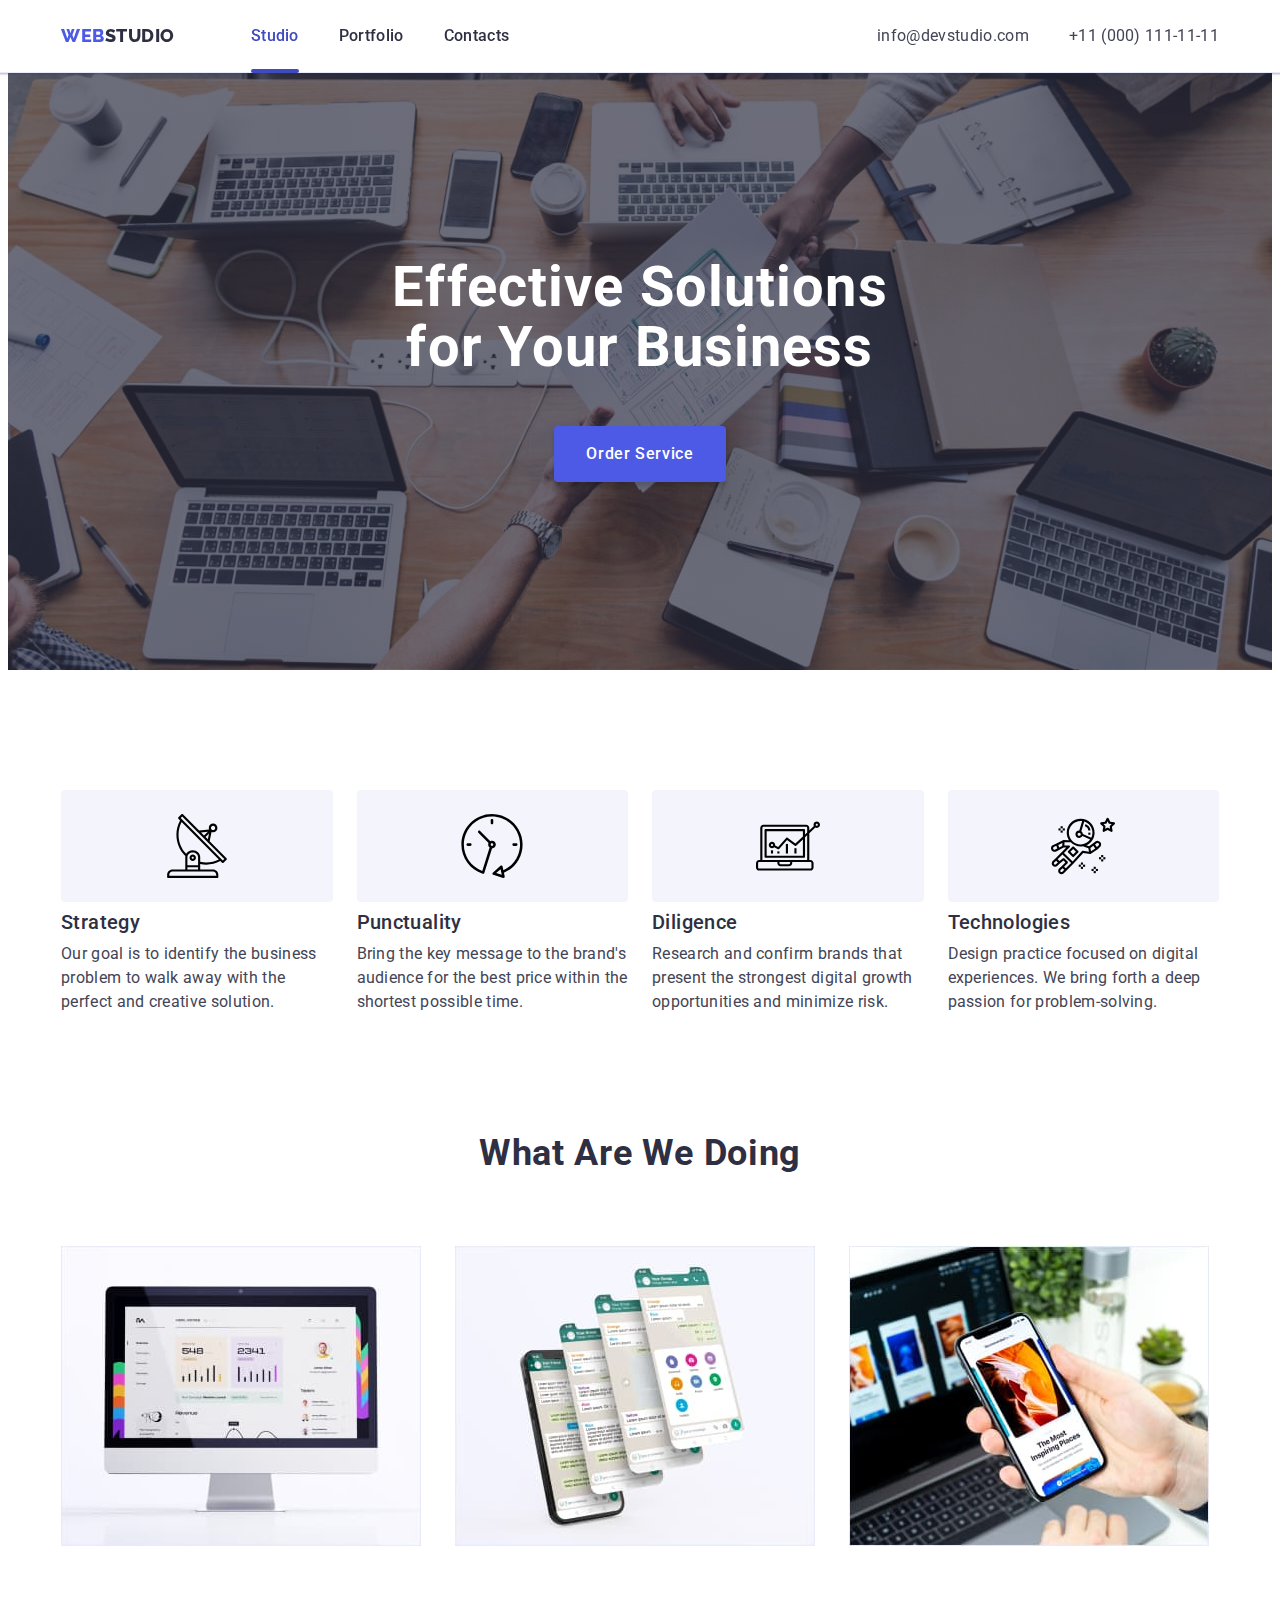
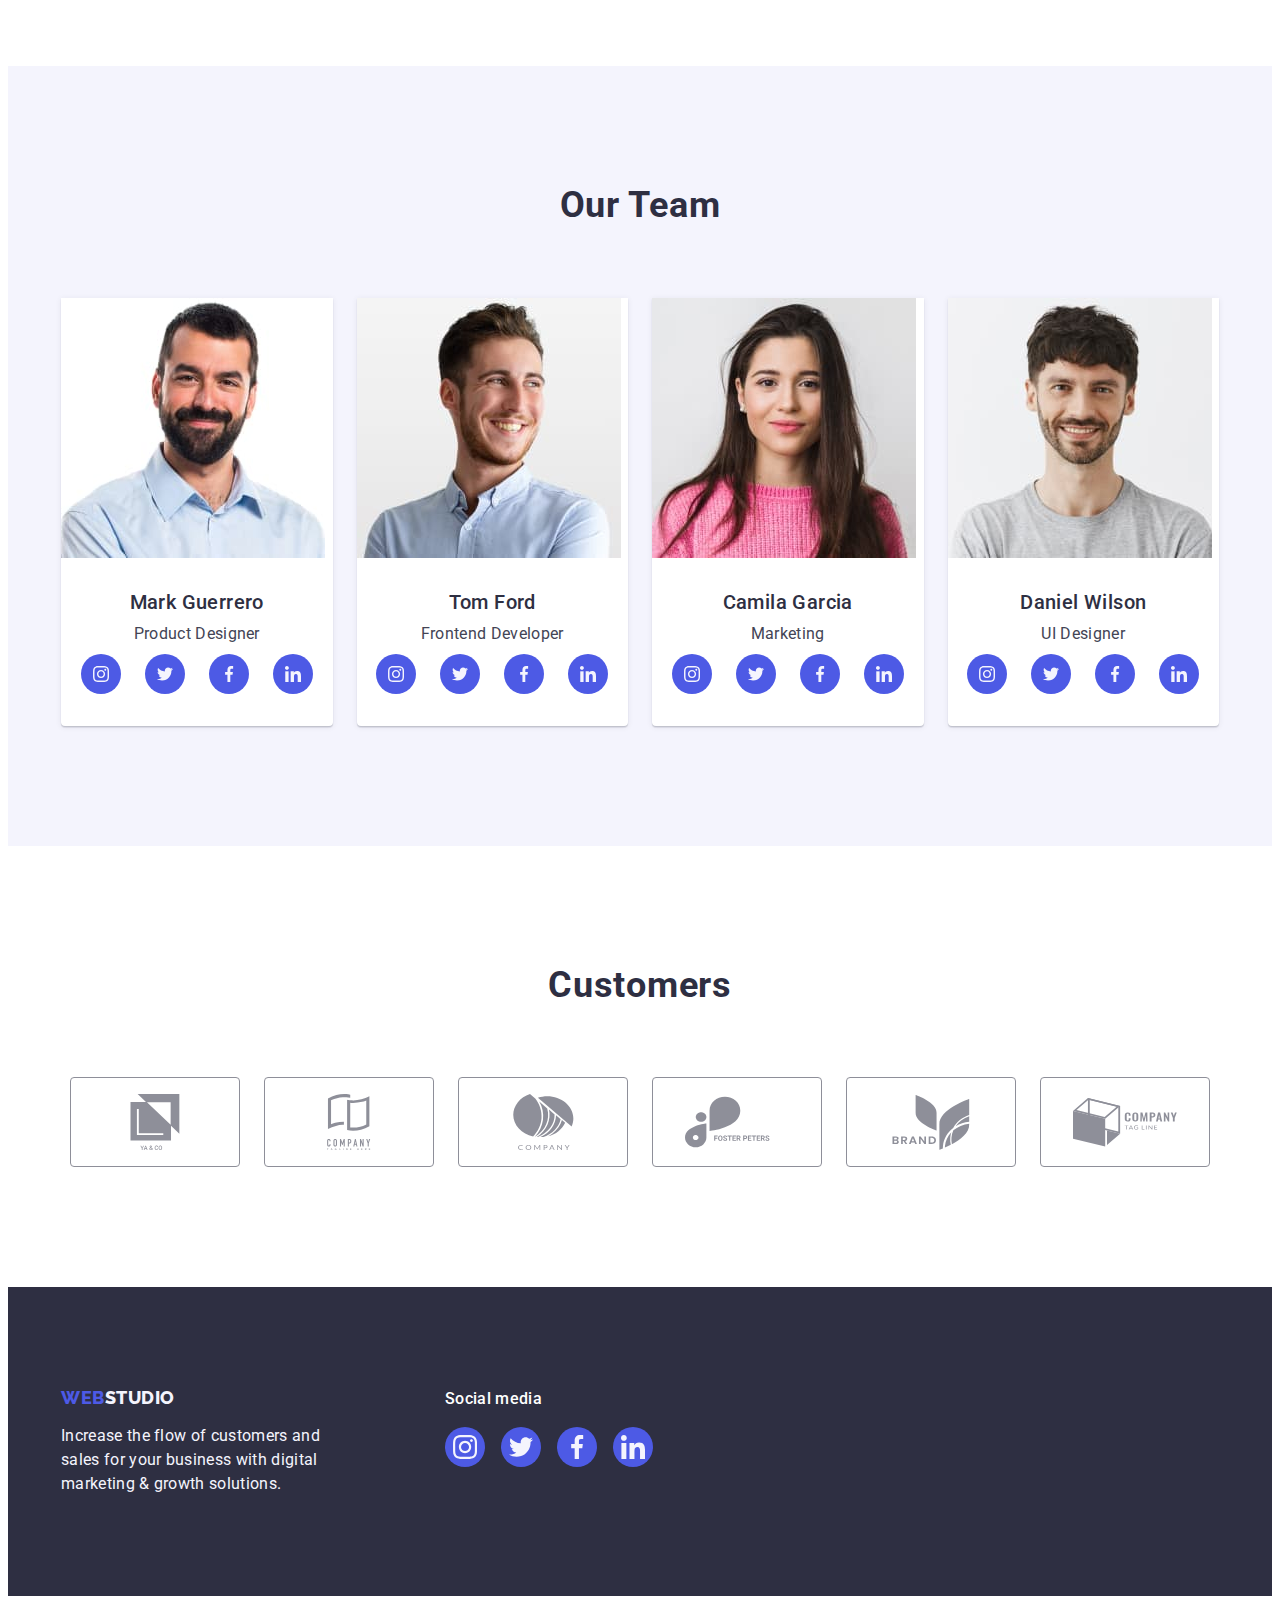
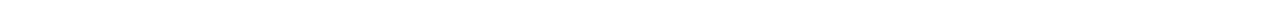
==== index.html @ 206efaaa "Initial commit" ====
<!DOCTYPE html>
<html lang="en">
  <head>
    <meta charset="UTF-8" />
    <meta http-equiv="X-UA-Compatible" content="IE=edge" />
    <meta name="viewport" content="width=device-width, initial-scale=1.0" />
    <link rel="preconnect" href="https://fonts.googleapis.com" />
    <link rel="preconnect" href="https://fonts.gstatic.com" crossorigin />
    <link
      href="https://fonts.googleapis.com/css2?family=Raleway:wght@800&family=Roboto:wght@400;500;700;900&display=swap"
      rel="stylesheet"
    />
    <link
      rel="stylesheet"
      href="https://cdnjs.cloudflare.com/ajax/libs/modern-normalize/1.1.0/modern-normalize.min.css"
      integrity="sha512-wpPYUAdjBVSE4KJnH1VR1HeZfpl1ub8YT/NKx4PuQ5NmX2tKuGu6U/JRp5y+Y8XG2tV+wKQpNHVUX03MfMFn9Q=="
      crossorigin="anonymous"
      referrerpolicy="no-referrer"
    />
    <link rel="stylesheet" href="./css/styles.css" />
    <title>webstudio</title>
  </head>
  <body class="body">
    <!-- header -->

    <header class="header">
      <div class="container header-container">
        <nav class="navigation">
          <a class="logo link" href="./index.html"
            >Web<span class="studio">Studio</span></a
          >
          <ul class="list list-navigation">
            <li class="item-nav contact-nav-item">
              <a class="link link-nav active-nav" href="./index.html">Studio</a>
            </li>
            <li class="item-nav">
              <a class="link link-nav" href="./portfolio.html">Portfolio</a>
            </li>
            <li class="item-nav">
              <a class="link link-nav" href="">Contacts</a>
            </li>
          </ul>
        </nav>
        <address class="address">
          <ul class="list list-contact">
            <li class="item-contact">
              <a class="link link-contact" href="mailto:info@devstudio.com"
                >info@devstudio.com</a
              >
            </li>
            <li class="item-contact">
              <a class="link link-contact" href="tel:+110001111111"
                >+11 (000) 111-11-11</a
              >
            </li>
          </ul>
        </address>
      </div>
    </header>

    <main>
      <!-- hero -->
      <section class="hero">
        <div class="container hero-container">
          <h1 class="hero-title">Effective Solutions for Your Business</h1>
          <button class="hero-button" type="button" data-modal-open>
            Order Service
          </button>
        </div>
      </section>

      <!-- advantages -->
      <section class="advantages">
        <div class="container container-advantages">
          <h2 hidden class="title-hidden">Advantages</h2>
          <ul class="list list-advantages">
            <li class="list-item item-advantages">
              <div class="icon-container">
                <svg class="icon-advatages" width="64" height="64">
                  <use href="./images/icons.svg#icon-antenna"></use>
                </svg>
              </div>
              <h3 class="subtitle">Strategy</h3>
              <p class="text">
                Our goal is to identify the business problem to walk away with
                the perfect and creative solution.
              </p>
            </li>
            <li class="list-item item-advantages">
              <div class="icon-container">
                <svg class="icon-advatages" width="64" height="64">
                  <use href="./images/icons.svg#icon-clock"></use>
                </svg>
              </div>
              <h3 class="subtitle">Punctuality</h3>
              <p class="text">
                Bring the key message to the brand's audience for the best price
                within the shortest possible time.
              </p>
            </li>
            <li class="list-item item-advantages">
              <div class="icon-container">
                <svg class="icon-advatages" width="64" height="64">
                  <use href="./images/icons.svg#icon-diagram"></use>
                </svg>
              </div>
              <h3 class="subtitle">Diligence</h3>
              <p class="text">
                Research and confirm brands that present the strongest digital
                growth opportunities and minimize risk.
              </p>
            </li>
            <li class="list-item item-advantages">
              <div class="icon-container">
                <svg class="icon-advatages" width="64" height="64">
                  <use href="./images/icons.svg#icon-astronaut"></use>
                </svg>
              </div>
              <h3 class="subtitle">Technologies</h3>
              <p class="text">
                Design practice focused on digital experiences. We bring forth a
                deep passion for problem-solving.
              </p>
            </li>
          </ul>
        </div>
      </section>

      <!-- activity -->
      <section class="activity">
        <div class="container activity-container">
          <h2 class="section-title">What are we doing</h2>
          <ul class="list activity-list">
            <li class="item-activity">
              <img src="./images/comp.jpg" alt="picture" width="360" />
            </li>
            <li class="item-activity">
              <img src="./images/phones.jpg" alt="picture" width="360" />
            </li>
            <li class="item-activity">
              <img src="./images/telephone.jpg" alt="picture" width="360" />
            </li>
          </ul>
        </div>
      </section>

      <!-- about team -->
      <section class="section-team">
        <div class="container">
          <h2 class="section-title">Our Team</h2>
          <ul class="list list-team">
            <li class="list-team-item">
              <img src="./images/mark1.jpg" alt="photo" width="264" />
              <div class="team-members">
                <h3 class="subtitle">Mark Guerrero</h3>
                <p class="text">Product Designer</p>
                <ul class="list social-list">
                  <li class="social-list-item">
                    <a class="social-link" href="">
                      <svg class="icon-social-link" width="16" height="16">
                        <use
                          class="icon-social-link"
                          href="./images/icons.svg#icon-instagram"
                        ></use>
                      </svg>
                    </a>
                  </li>
                  <li class="social-list-item">
                    <a class="social-link" href="">
                      <svg class="icon-social-link" width="16" height="16">
                        <use href="./images/icons.svg#icon-twitter"></use>
                      </svg>
                    </a>
                  </li>
                  <li class="social-list-item">
                    <a class="social-link" href="">
                      <svg class="icon-social-link" width="16" height="16">
                        <use href="./images/icons.svg#icon-facebook"></use>
                      </svg>
                    </a>
                  </li>
                  <li class="social-list-item">
                    <a class="social-link" href="">
                      <svg class="icon-social-link" width="16" height="16">
                        <use href="./images/icons.svg#icon-linkedin"></use>
                      </svg>
                    </a>
                  </li>
                </ul>
              </div>
            </li>
            <li class="list-team-item">
              <img src="./images/tom1.jpg" alt="photo" width="264" />
              <div class="team-members">
                <h3 class="subtitle">Tom Ford</h3>
                <p class="text">Frontend Developer</p>
                <ul class="list social-list">
                  <li class="social-list-item">
                    <a class="social-link" href="">
                      <svg class="icon-social-link" width="16" height="16">
                        <use
                          class="icon-social-link"
                          href="./images/icons.svg#icon-instagram"
                        ></use>
                      </svg>
                    </a>
                  </li>
                  <li class="social-list-item">
                    <a class="social-link" href="">
                      <svg class="icon-social-link" width="16" height="16">
                        <use href="./images/icons.svg#icon-twitter"></use>
                      </svg>
                    </a>
                  </li>
                  <li class="social-list-item">
                    <a class="social-link" href="">
                      <svg class="icon-social-link" width="16" height="16">
                        <use href="./images/icons.svg#icon-facebook"></use>
                      </svg>
                    </a>
                  </li>
                  <li class="social-list-item">
                    <a class="social-link" href="">
                      <svg class="icon-social-link" width="16" height="16">
                        <use href="./images/icons.svg#icon-linkedin"></use>
                      </svg>
                    </a>
                  </li>
                </ul>
              </div>
            </li>
            <li class="list-team-item">
              <img src="./images/camila1.jpg" alt="photo" width="264" />
              <div class="team-members">
                <h3 class="subtitle">Camila Garcia</h3>
                <p class="text">Marketing</p>
                <ul class="list social-list">
                  <li class="social-list-item">
                    <a class="social-link" href="">
                      <svg class="icon-social-link" width="16" height="16">
                        <use
                          class="icon-social-link"
                          href="./images/icons.svg#icon-instagram"
                        ></use>
                      </svg>
                    </a>
                  </li>
                  <li class="social-list-item">
                    <a class="social-link" href="">
                      <svg class="icon-social-link" width="16" height="16">
                        <use href="./images/icons.svg#icon-twitter"></use>
                      </svg>
                    </a>
                  </li>
                  <li class="social-list-item">
                    <a class="social-link" href="">
                      <svg class="icon-social-link" width="16" height="16">
                        <use href="./images/icons.svg#icon-facebook"></use>
                      </svg>
                    </a>
                  </li>
                  <li class="social-list-item">
                    <a class="social-link" href="">
                      <svg class="icon-social-link" width="16" height="16">
                        <use href="./images/icons.svg#icon-linkedin"></use>
                      </svg>
                    </a>
                  </li>
                </ul>
              </div>
            </li>
            <li class="list-team-item">
              <img src="./images/daniel1.jpg" alt="photo" width="264" />
              <div class="team-members">
                <h3 class="subtitle">Daniel Wilson</h3>
                <p class="text">UI Designer</p>
                <ul class="list social-list">
                  <li class="social-list-item">
                    <a class="social-link" href="">
                      <svg class="icon-social-link" width="16" height="16">
                        <use
                          class="icon-social-link"
                          href="./images/icons.svg#icon-instagram"
                        ></use>
                      </svg>
                    </a>
                  </li>
                  <li class="social-list-item">
                    <a class="social-link" href="">
                      <svg class="icon-social-link" width="16" height="16">
                        <use href="./images/icons.svg#icon-twitter"></use>
                      </svg>
                    </a>
                  </li>
                  <li class="social-list-item">
                    <a class="social-link" href="">
                      <svg class="icon-social-link" width="16" height="16">
                        <use href="./images/icons.svg#icon-facebook"></use>
                      </svg>
                    </a>
                  </li>
                  <li class="social-list-item">
                    <a class="social-link" href="">
                      <svg class="icon-social-link" width="16" height="16">
                        <use href="./images/icons.svg#icon-linkedin"></use>
                      </svg>
                    </a>
                  </li>
                </ul>
              </div>
            </li>
          </ul>
        </div>
      </section>

      <!-- customers -->
      <section class="section-customers">
        <div class="container">
          <h2 class="section-title customers">Customers</h2>
          <ul class="list list-customers">
            <li class="item-list-customers">
              <a class="link-customers" href="">
                <svg class="icon-customers" width="104" height="56">
                  <use href="./images/icons.svg#group"></use>
                </svg>
              </a>
            </li>
            <li class="item-list-customers">
              <a class="link-customers" href="">
                <svg class="icon-customers" width="104" height="56">
                  <use href="./images/icons.svg#group-1"></use>
                </svg>
              </a>
            </li>
            <li class="item-list-customers">
              <a class="link-customers" href="">
                <svg class="icon-customers" width="104" height="56">
                  <use href="./images/icons.svg#group-2"></use>
                </svg>
              </a>
            </li>
            <li class="item-list-customers">
              <a class="link-customers" href="">
                <svg class="icon-customers" width="104" height="56">
                  <use href="./images/icons.svg#group-3"></use>
                </svg>
              </a>
            </li>
            <li class="item-list-customers">
              <a class="link-customers" href="">
                <svg class="icon-customers" width="104" height="56">
                  <use href="./images/icons.svg#group-4"></use>
                </svg>
              </a>
            </li>
            <li class="item-list-customers">
              <a class="link-customers" href="">
                <svg class="icon-customers" width="104" height="56">
                  <use href="./images/icons.svg#group-5"></use>
                </svg>
              </a>
            </li>
          </ul>
        </div>
      </section>
    </main>
    <!-- ===footer====== -->
    <footer class="footer">
      <div class="container container-footer">
        <div class="logo-footer">
          <a class="logo link logo-link" href="./index.html"
            >Web<span class="studio-footer">Studio</span>
          </a>
          <p class="text-footer">
            Increase the flow of customers and sales for your business with
            digital marketing & growth solutions.
          </p>
        </div>
        <div class="social-media">
          <p class="subtitle-footer">Social media</p>
          <ul class="list footer-social-list">
            <li class="item-footer-social-list">
              <a class="link-footer-social-list" href="">
                <svg class="icon-footer-social-list" width="24" height="24">
                  <use href="./images/icons.svg#icon-instagram"></use>
                </svg>
              </a>
            </li>
            <li class="item-footer-social-list">
              <a class="link-footer-social-list" href="">
                <svg class="icon-footer-social-list" width="24" height="24">
                  <use href="./images/icons.svg#icon-twitter"></use>
                </svg>
              </a>
            </li>
            <li class="item-footer-social-list">
              <a class="link-footer-social-list" href="">
                <svg class="icon-footer-social-list" width="24" height="24">
                  <use href="./images/icons.svg#icon-facebook"></use>
                </svg>
              </a>
            </li>
            <li class="item-footer-social-list">
              <a class="link-footer-social-list" href="">
                <svg class="icon-footer-social-list" width="24" height="24">
                  <use href="./images/icons.svg#icon-linkedin"></use>
                </svg>
              </a>
            </li>
          </ul>
        </div>
      </div>
    </footer>

    <!-- =====modal-window==== -->
    <div class="backdrop is-hidden" data-modal>
      <div class="modal-window">
        <button class="modal-close-btm" type="button" data-modal-close>
          <svg class="modal-icon" width="8" height="8">
            <use href="./images/icons.svg#vector-modal"></use>
          </svg>
        </button>
      </div>
    </div>
    <script src="./js/modal.js"></script>
  </body>
</html>
---- css/styles.css ----
.body {
  font-family: "Roboto", sans-serif;
  background-color: var(--primary-background);
  color: var(--primary-color);
}
:root {
  --iris: #4D5AE5;
  --primary-color: #434455;
  --primary-background: #ffffff;
  --secondary-color: #2e2f42;
  --hover-focus: #404bbf;
  --button-color: #4d5ae5;
  --secondary-background: #f4f4fd;
  --background-modal: #FCFCFC;
  --border-color: #e7e9fc;
  --icon-color:#8e8f99;
  --secondary-hover-focus: #31d0aa;
  --transition: 250ms cubic-bezier(0.4, 0, 0.2, 1);
}
/* =====style none===== */
.list {
  list-style: none;
}
.link {
  text-decoration: none;
}
ul {
  margin: 0;
  padding: 0;
  padding-left: 0;
}
h1,
h2,
h3,
h4,
p {
  margin: 0;
  padding: 0;
}
img {
  display: block;
}
/* ===container=== */
.container {
  width: 1158px;
  padding: 0 15px;
  margin-left: auto;
  margin-right: auto;
}
/*===== header===== */
.header { 
  border-bottom: 1px solid var(--border-color);
  box-shadow:
  0px 1px 6px 0px #2E2F4214,
  0px 1px 1px 0px #2E2F4229,
  0px 2px 1px 0px #2E2F4214;
  position: fixed;
  top: 0;
  left: 0;  
  width: 100%;
  z-index: 90;
  background-color: var(--primary-background); 
}

.logo {
  font-family: "Raleway", sans-serif;
  font-weight: 800;
  font-size: 18px;
  line-height: 1.17;
  letter-spacing: 0.03em;
  text-transform: uppercase;
  color: var(--button-color);
}
.logo .studio {
  color: var(--secondary-color);
}
.link-nav {
  font-weight: 500;
  font-size: 16px;
  line-height: 1.5;
  letter-spacing: 0.02em;
  color: var(--secondary-color);
  display: block;
  padding-top: 24px;
  padding-bottom: 24px;
  position: relative;
  transition: color var(--transition);
}
.link-nav::after{
  content: '';
  width: 100%;
  height: 4px;
  border-radius: 2px;
  
  display: block;
  position: absolute;
  left: 0;
  bottom: -1px;
}
.link-nav.active-nav::after{
background-color: var(--hover-focus);
}
.active-nav{ 
  color:var(--hover-focus);
}
.contact-nav{
display: flex;
flex-direction: column;

}
.link-nav:hover,
.link-nav:focus {
  color: var(--hover-focus);

}
.address {
  font-style: normal;
}
.link-contact {
  font-style: normal;
  font-size: 16px;
  line-height: 1.5;
  letter-spacing: 0.02em;
  color: var(--primary-color);
  transition: color var(--transition);
}
.link-contact:focus,
.link-contact:hover {
  color: var(--hover-focus);
}
.logo {
  margin-right: 76px;
}
.list-navigation {
  display: flex;
  gap: 40px;
}

.list-contact {
  display: flex;
  gap: 40px;
}
.navigation {
  display: flex;
  align-items: center;
}
.header-container {
  display: flex;
  align-items: center;
  border-bottom: var(--border-color) 1px;
}
.address {
  margin-left: auto;
}
/*==== hero==== */
.hero { max-width: 1440px;
  background-image:linear-gradient(rgba(46, 47, 66, 0.7), rgba(46, 47, 66, 0.7)),
  url(../images/people-office.jpg); 
  background-repeat: no-repeat;
  background-position: center;
  background-size: cover;
  background-color: var(--secondary-color);
  padding-top: 188px;
  padding-bottom: 188px;
  margin-right: auto;
  margin-left: auto;
  margin-top: 70px;
}
.hero-title {
  font-weight: 700;
  font-size: 56px;
  line-height: 1.07;
  text-align: center;
  letter-spacing: 0.02em;
  color: var(--primary-background);

  max-width: 496px;
  text-align: center;
  margin-left: auto;
  margin-right: auto;
  margin-bottom: 48px;
}
.hero-container {
  margin-left: auto;
  margin-right: auto;
  text-align: center;
}
.hero-button {
  font-family: "Roboto", sans-serif;
  font-weight: 500;
  font-size: 16px;
  line-height: 1.5;
  letter-spacing: 0.04em;
  background: var(--button-color);
  color: var(--primary-background);
  cursor: pointer;
  min-width: 169px;
  display: block;
  margin-left: auto;
  margin-right: auto;
  padding: 16px 32px;
  box-shadow: 0px 4px 4px rgba(0, 0, 0, 0.15);
  border-radius: 4px;
  border: none;
  transition: background-color 250ms cubic-bezier(0.4, 0, 0.2, 1);
}
.hero-button:hover,
.hero-button:focus {
  background: var(--hover-focus);
}

/*====section advantages==== */
.section-title {
  font-weight: 700;
  font-size: 36px;
  line-height: 1.11;
  text-align: center;
  letter-spacing: 0.02em;
  text-transform: capitalize;
  color: var(--secondary-color);
  margin-left: auto;
  margin-right: auto;
  margin-bottom: 72px;
}
.subtitle {
  font-weight: 500;
  font-size: 20px;
  line-height: 1.2;
  letter-spacing: 0.02em;
  color: var(--secondary-color);
}
.text {
  line-height: 1.5;
  letter-spacing: 0.02em;
}
.item-advantages {
  width: 264px;
  flex-basis: calc((100% - 3 * 24px) / 4);
}
.list-advantages {
  display: flex;
  gap: 24px;
}
.subtitle {
  margin-bottom: 8px;
}
.advantages {
  padding-top: 120px;
  padding-bottom: 120px;
}
.icon-container{ 
height: 112px;
border-radius: 4px;
background-color: var(--secondary-background); 
display:flex;
justify-content: center;
align-items: center;
margin-bottom: 8px;
}

/* ====sectoin activity==== */
.list-item {
  background-color: var(--primary-background);
}
.activity-list {
  display: flex;
  gap: 24px;
}
.item-activity {
  flex-basis: calc((100% - 2 * 24px) / 3);
}
.activity {
  padding-bottom: 120px;
}
/* ====section about team===== */
.section-team {
  background-color: var(--secondary-background);
  padding-bottom: 120px;
  padding-top: 120px;
}
.list-team-item {
  background-color: var(--primary-background);
  border-radius: 0px 0px 4px 4px;
  box-shadow:0px 1px 6px rgba(46, 47, 66, 0.08),
    0px 1px 1px rgba(46, 47, 66, 0.16),
    0px 2px 1px rgba(46, 47, 66, 0.08);;
}
.list-team {
  display: flex;
  flex-wrap: wrap;
  gap: 24px;
}
.list-team-item {
  flex-basis: calc((100% - 3 * 24px) / 4);
}
.team-members {
  padding: 32px 0;
  text-align: center;
}
.social-list{
  margin-top: 8px;
}
.social-list{
display: flex;
justify-content: center;
align-items: center;
gap: 24px;
}
.icon-social-link{fill: var(--secondary-background);
}
.social-link{
width: 40px;
height: 40px;
display: flex;
justify-content: center;
align-items: center;
border-radius: 50%;
background-color: var(--button-color);
transition: background-color var(--transition);
}
.social-link:hover,
.social-link:focus{
  background-color: var(--hover-focus);
}
/* ===customers=== */

.customers{
  line-height: 1.1
}
.section-customers{
padding-top: 120px;
padding-bottom: 120px;
margin-left: auto;
margin-right: auto;
}
.link-customers{
width: 168px;
height: 88px;
display: flex;
justify-content: center;
align-items: center;
border: 1px solid var(--icon-color);
color: var(--icon-color);
border-radius: 4px;
transition: border-color 250ms cubic-bezier(0.4, 0, 0.2, 1),
  color 250ms cubic-bezier(0.4, 0, 0.2, 1);
}
.list-customers{
margin-top: 72px;
display: flex;
justify-content: center;
align-items: center;
gap: 24px;
}
.icon-customers{
  fill:currentColor;
}
.link-customers:hover,
.link-customers:focus{
color: var(--hover-focus);
}
.link-customers:hover,
.link-customers:focus{
border-color: var(--hover-focus);}
/* footer */
.studio-footer {
  color: var(--secondary-background);
}
.text-footer {
  font-weight: 400;
  font-size: 16px;
  line-height: 1.5;
  letter-spacing: 0.02em;
  color: var(--secondary-background);
}
.footer {
  background: var(--secondary-color);
  padding-top: 100px;
  padding-bottom: 100px;
}
.logo-link {
  display: inline-block;
  margin-bottom: 16px;
}
.text-footer {
  width: 264px;
}
.subtitle-footer{
  font-weight: 500;
  font-size: 16px;
  line-height: 1.5;
  letter-spacing: 0.02em;
  color: var(--primary-background);
  margin-bottom: 16px;
}
.container-footer{
  display: flex;
  align-items: baseline;
}
.logo-footer {
  margin-right: 120px;
}
.footer-social-list{
  display: flex;
  align-items: center;
  gap: 16px;
}
.link-footer-social-list{
  width: 40px;
  height: 40px;
  display: flex;
  justify-content: center;
  align-items: center;
  border-radius: 50%;
  background-color: var(--button-color);
  transition: background-color var(--transition);
}
.icon-footer-social-list{
  fill: var(--secondary-background)
}
.link-footer-social-list:hover,
.link-footer-social-list:focus{
  background-color: var(--secondary-hover-focus);
}
/* ====portfolio==== */
.button-portfolio {
  font-family: "Roboto", sans-serif;
  background: var(--secondary-background);
  font-weight: 500;
  font-size: 16px;
  line-height: 1.5;
  letter-spacing: 0.04em;
  color: var(--button-color);
  cursor: pointer;
  border: 1px solid var(--border-color);
  border-radius: 4px;
  padding: 12px 24px;
  transition: color var(--transition),
    background-color var(--transition),
    border-color var(--transition),
    box-shadow var(--transition);
}
.item-button{
  transition:background-color var(--transition),
  color var(--transition),border-color var(--transition);
}
.button-portfolio:hover,
.button-portfolio:focus {
  background: var(--hover-focus);
  color: var(--primary-background);
  border: 1px solid transparent;
  box-shadow: 0px 2px 2px 0px #0000001F,
   0px 2px 1px 0px #00000014, 0px 3px 1px 0px #0000001A;
}
.list-button {
  display: flex;
  gap: 24px;
  justify-content: center;
  margin-bottom: 72px;
}
.text-portfolio {
  color: var(--primary-color);
}
.list-portfolio {
  display: flex;
  flex-wrap: wrap;
  column-gap: 24px;
  row-gap: 48px;
}
.item-list-portfolio {
  width: calc((100% - 48px) / 3);
}
.portfolio {
  padding-bottom: 120px;
  padding-top: 96px;
}
.category {
  padding: 32px 16px;
  border: 1px solid var(--border-color);
  border-top: none;
}
.link-portfolio{
  display: block;
}
.link-portfolio{ 
  transition:box-shadow var(--transition);
}
.link-portfolio:hover,
.link-portfolio:focus{
  box-shadow: 0px 1px 6px rgba(46, 47, 66, 0.08),
  0px 1px 1px rgba(46, 47, 66, 0.16),
  0px 2px 1px rgba(56, 60, 141, 0.08)
}
.text-card{
  font-weight: 400;
  font-size: 16px;
  line-height: 1.5;
  letter-spacing: 0.02em;
  color: var(--secondary-background);
  background-color: var(--iris);
  padding: 40px 32px;
  position: absolute;
  top: 0;
  left: 0;
  width: 100%;
  height: 100%;
  transform: translateY(100%);
  overflow: auto;
  transition: transform var(--transition);
}
.card-wrap{
  position: relative;
  overflow: hidden;
}
.link-portfolio:hover .text-card,
.link-portfolio:focus .text-card{
  transform: translateY(0%);
}
/* ======modal-window====== */
.backdrop{
  position:fixed ;
  top: 0;
  left: 0;
  width: 100%;
  height: 100%;
  z-index: 100;
  background-color: rgba(46, 47, 66, 0.4);
  transition: opacity var(--transition),
  visibility var(--transition);
}
.modal-window{
  width: 408px;
  min-height: 576px;
  background-color: var(--background-modal);
  box-shadow: 0px 1px 1px rgba(0, 0, 0, 0.14),
   0px 1px 3px rgba(0, 0, 0, 0.12), 0px 2px 1px
   rgba(0, 0, 0, 0.2);
  border-radius: 4px;
  position: absolute;
  top: 50%;
  left: 50%;
  transform: translate(-50%,-50%);
  transition: transform var(--transition);
}
.modal-close-btm{
  display: block;
  width: 24px;
  height: 24px;
  background-color: var(--border-color);
  border: 1px solid rgba(0, 0, 0, 0.1);
  border-radius: 50%;
  padding: 0;
  cursor: pointer;
  display: flex;
  justify-content: center;
  align-items: center;
  position: absolute;
  top: 24px;
  right: 24px;
  transition: background-color var(--transition)
  border var(--transition); 
  transition: background-color var(--transition), 
  border var(--transition);
}
.modal-icon{
  fill: var(--secondary-color) ;
  transition: fill var(--transition);
}
.modal-close-btm:hover,
.modal-close-btm:focus{
  background-color: var(--hover-focus);
  border: none;
}
.modal-close-btm:hover>.modal-icon,
.modal-close-btm:focus>.modal-icon {
  fill: var(--primary-background);
}
.backdrop.is-hidden{
  visibility:hidden;
  opacity: 0;
  pointer-events: none;
}
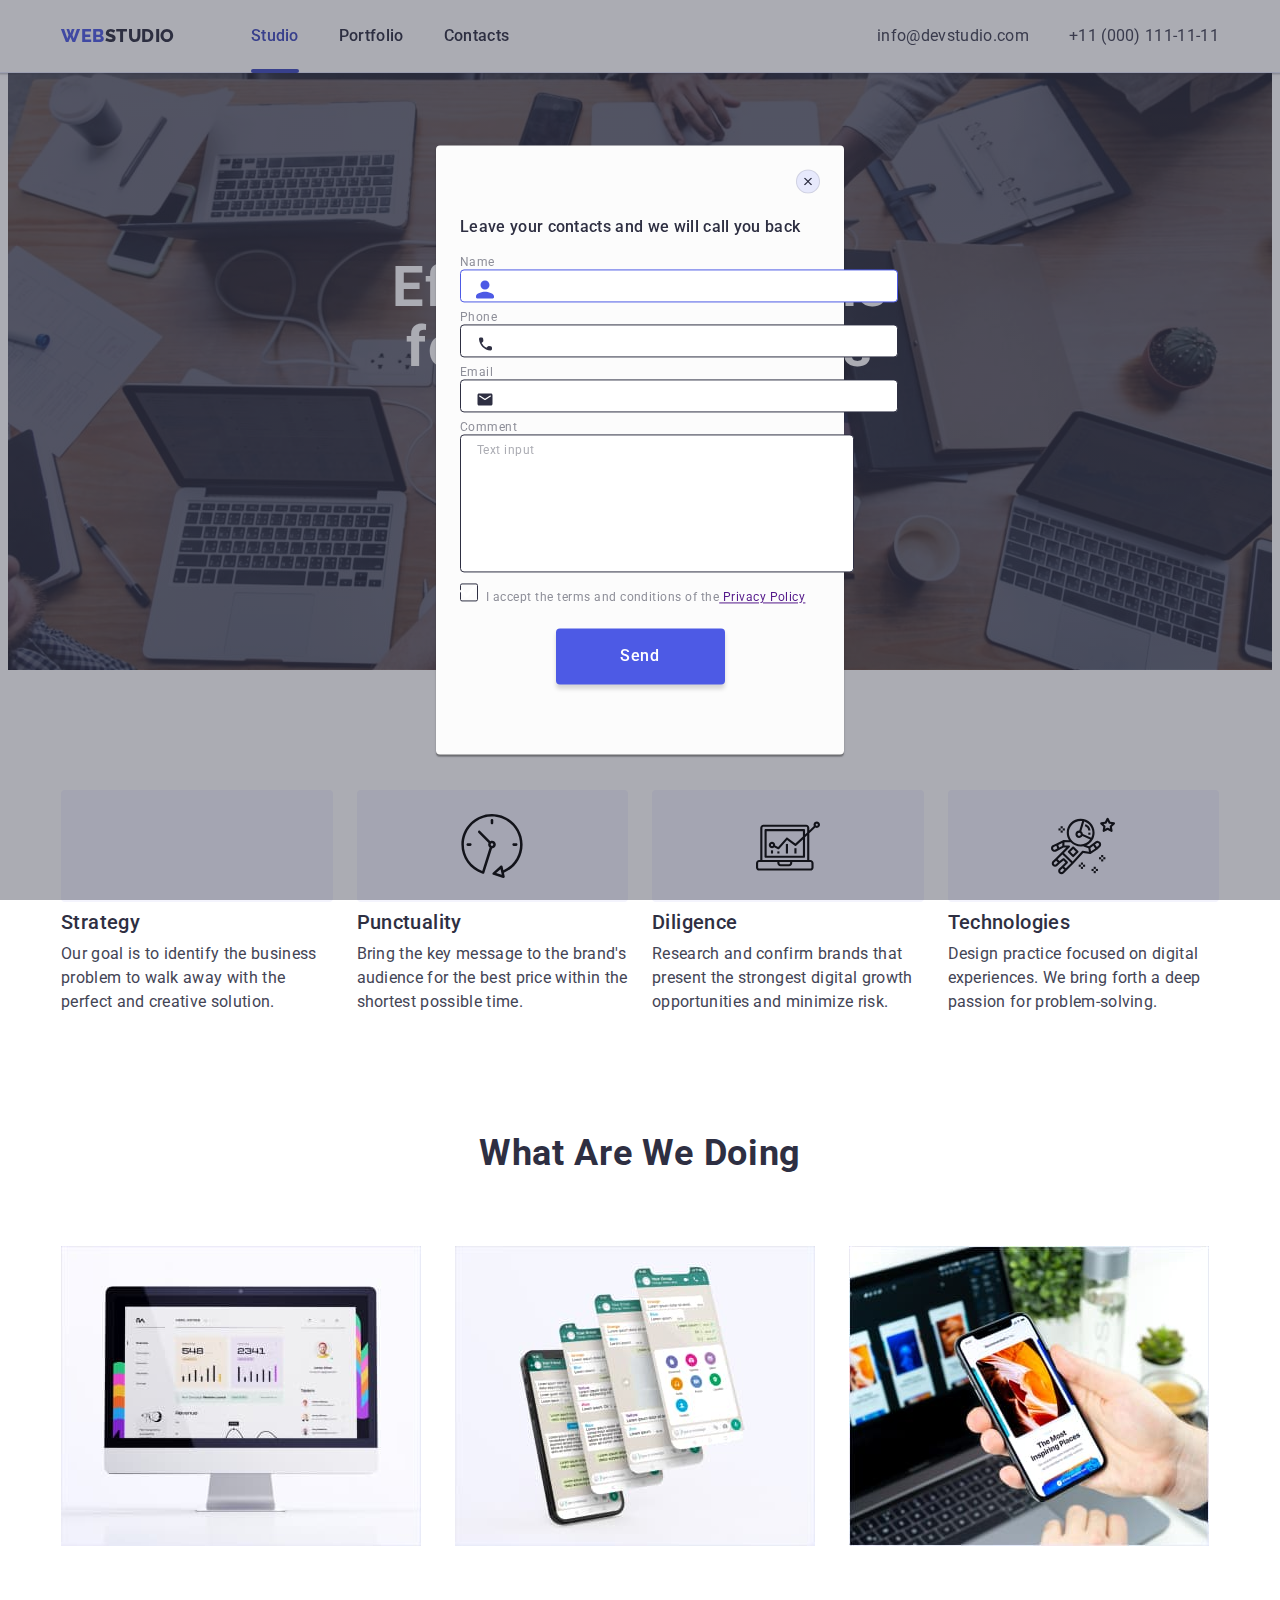
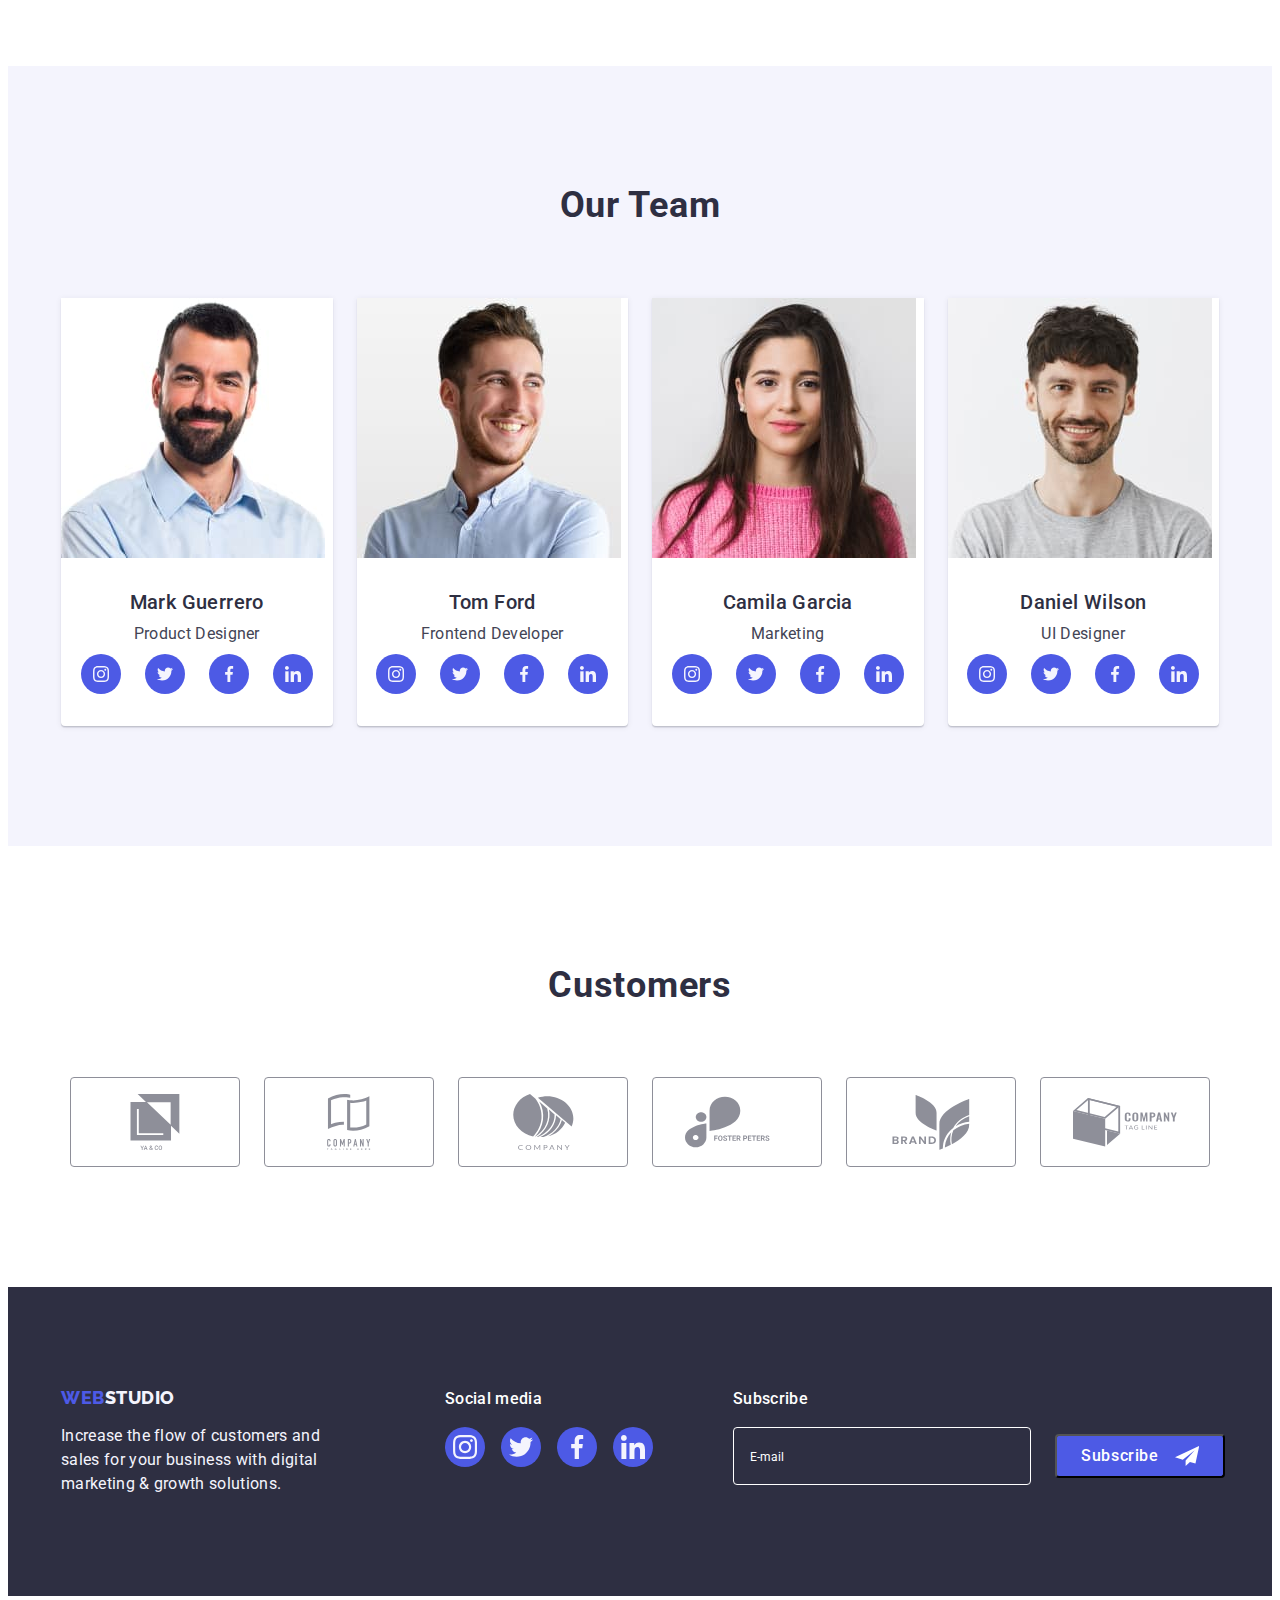
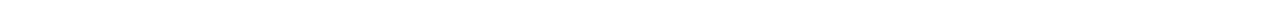
==== commit c38cb71a: "hw-6" ====
--- a/index.html
+++ b/index.html
@@ -409,17 +409,105 @@
             </li>
           </ul>
         </div>
+        <form class="subscribe-form">
+          <p class="subtitle-footer">Subscribe</p>
+          <div class="subscribe-container">
+            <label class="subscribe-label">
+              <input
+                class="useremail-input"
+                type="email"
+                name="useremail"
+                placeholder="E-mail"
+                required
+              />
+            </label>
+            <button class="subscribe-button" type="submit">
+              Subscribe
+              <svg class="subscribe-icon" width="24" height="24">
+                <use href="./images/icons.svg#telegram"></use>
+              </svg>
+            </button>
+          </div>
+        </form>
       </div>
     </footer>
 
     <!-- =====modal-window==== -->
-    <div class="backdrop is-hidden" data-modal>
+    <div class="backdrop" data-modal is-hidden>
       <div class="modal-window">
         <button class="modal-close-btm" type="button" data-modal-close>
           <svg class="modal-icon" width="8" height="8">
             <use href="./images/icons.svg#vector-modal"></use>
           </svg>
         </button>
+        <form class="modal-form">
+          <p class="title-modal">
+            Leave your contacts and we will call you back
+          </p>
+          <label class="modal-active-field">
+            <span class="text-modal">Name</span>
+            <div class="wrap-modal-icon">
+              <input
+                class="modal-form-input"
+                type="text"
+                name="username"
+                autofocus
+                required
+                minlength="2"
+              />
+              <svg class="icon-contact" width="18" height="24">
+                <use href="./images/icons.svg#name"></use>
+              </svg>
+            </div>
+          </label>
+          <label class="modal-active-field">
+            <span class="text-modal">Phone</span>
+            <div class="wrap-modal-icon">
+              <input
+                class="modal-form-input"
+                type="tel"
+                name="usertel"
+                required
+                pattern="^[0-9]"
+                title="xxx-xxx-xx-xx"
+              />
+              <svg class="icon-contact" width="18" height="24">
+                <use href="./images/icons.svg#phone-black"></use>
+              </svg>
+            </div>
+          </label>
+          <label class="modal-active-field">
+            <span class="text-modal">Email</span>
+            <div class="wrap-modal-icon">
+              <input class="modal-form-input" type="email" name="useremail" />
+              <svg class="icon-contact" width="18" height="24">
+                <use href="./images/icons.svg#email-black"></use>
+              </svg>
+            </div>
+          </label>
+          <label>
+            <span class="text-modal">Comment</span>
+            <textarea
+              class="modal-form-message"
+              name="usermessage"
+              placeholder="Text input"
+            ></textarea>
+          </label>
+          <input
+            class="hidden-checkbox"
+            type="checkbox"
+            name="checkbox"
+            id="privacy-policy"
+          />
+          <label class="modal-checkbox" for="privacy-policy">
+            <svg class="icon-agree" width="16" height="16">
+              <use href="./images/icons.svg#agree"></use>
+            </svg>
+            I accept the terms and conditions of the
+            <a class="link-modal" href="">&nbsp;Privacy Policy </a>
+          </label>
+          <button class="button-send" type="submit">Send</button>
+        </form>
       </div>
     </div>
     <script src="./js/modal.js"></script>
--- a/css/styles.css
+++ b/css/styles.css
@@ -374,6 +374,7 @@
   color: var(--secondary-background);
 }
 .footer {
+  max-width: 1440px;
   background: var(--secondary-color);
   padding-top: 100px;
   padding-bottom: 100px;
@@ -405,6 +406,7 @@
   align-items: center;
   gap: 16px;
 }
+
 .link-footer-social-list{
   width: 40px;
   height: 40px;
@@ -422,6 +424,59 @@
 .link-footer-social-list:focus{
   background-color: var(--secondary-hover-focus);
 }
+.subscribe-form {
+  margin-left: 80px; 
+}
+.useremail-input {
+  min-width: 264px;
+  min-height: 40px;
+  border: 1px solid var(--primary-background);
+  background-color: var(--secondary-color);
+  padding: 8px  16px;
+  border-radius: 4px;
+  color: var(--primary-background);
+  transition: border-color var(--transition);
+}
+.useremail-input::placeholder{
+  font-family: "Roboto", sans-serif;
+  font-weight: 400;
+    font-size: 12px;
+    line-height: 2;
+    color: var(--primary-background);
+}
+.subscribe-container{
+  display: flex;
+  align-items: baseline;
+  gap: 24px;
+}
+.useremail-input:focus{
+  border-color: var(--hover-focus);
+  outline: none;
+}
+.subscribe-button{
+  font-family: "Roboto", sans-serif;
+  font-weight: 500;
+  font-size: 16px;
+  line-height: 1.5;
+  letter-spacing: 0.04em;
+  min-width: 165px;
+  padding: 8px 24px;
+  background-color: var(--iris);
+  color: var(--primary-background);
+  border-radius: 4px;
+  display: flex;
+  align-items: center;
+  gap: 16px;
+  transition: background-colol var(--transition);
+}
+.subscribe-button:hover,
+.subscribe-button:focus{
+  background-color: var(--hover-focus);
+}
+.subscribe-icon{
+  fill: var(--primary-background);
+}
+
 /* ====portfolio==== */
 .button-portfolio {
   font-family: "Roboto", sans-serif;
@@ -579,4 +634,142 @@
   visibility:hidden;
   opacity: 0;
   pointer-events: none;
-}+}
+.wrap-modal-icon{
+  position: relative;
+}
+.icon-contact{
+  position: absolute;
+  left: 16px;
+  top: 8px;
+}
+.modal-form{
+  padding: 70px 24px;
+  display: flex;
+  flex-direction: column;
+}
+.title-modal{
+  font-family: 'Roboto',sans-serif;
+    font-weight: 500;
+    font-size: 16px;
+    line-height: 1.5;  
+    letter-spacing: 0.02em;
+    color: var(--secondary-color);
+    margin-bottom: 16px;
+}
+.text-modal{
+  display: block;
+  font-family: 'Roboto',sans-serif;
+    font-weight: 400;
+    font-size: 12px;
+    line-height: 1.17;
+    letter-spacing: 0.04em;
+    color:var(--icon-color);
+}
+.modal-form-input{
+  width: 100%;
+  padding: 8px 38px;
+  margin-bottom: 8px;
+  transition: border-color var(--transition);
+  border: 1px solid var(--secondary-color);
+  border-radius: 4px;
+}
+.modal-form-input:focus{
+  border-color: var(--iris);
+  outline: none;
+}
+.icon-contact{
+  fill:var(--secondary-color);
+  transition: fill var(--transition);
+}
+.modal-form-input:focus+.icon-contact{
+  fill: var(--iris); 
+}
+.modal-form-message{
+  resize: none;
+  width: 100%;
+  min-height: 120px;
+  border: 1px solid var(--secondary-color);
+  border-radius: 4px;
+  transition: border-color var(--transition);
+  padding: 8px 16px;
+}
+.modal-form-message:focus
+{border-color: var(--iris);
+ outline: none;
+}
+.modal-form-message::placeholder{
+  font-family: 'Roboto',sans-serif;
+  font-weight: 400;
+  font-size: 12px;
+  line-height: 1.17;
+  letter-spacing: 0.04em;
+  color:rgba(46, 47, 66, 0.4);
+}
+.modal-checkbox::before{
+  content:'' ;
+  display: block;
+  width: 16px;
+  height: 16px;
+  cursor: pointer;
+  border: 1px solid var(--secondary-color);
+  border-radius: 2px;
+  margin-right: 8px;
+}
+.modal-checkbox{
+  position: relative;
+  font-family: 'Roboto';
+  font-weight: 400;
+  font-size: 12px;
+  line-height: 1.17;
+  letter-spacing: 0.04em;
+  color:  var(--icon-color);
+  display: flex;
+  align-items: baseline;
+  margin-bottom: 24px;
+}
+.icon-agree{
+  position: absolute;
+  top: 0;
+  left: 0;
+  fill: var(--primary-background);
+  transition: fill var(--transition);
+}
+.hidden-checkbox:focus+.modal-checkbox::before{
+  background-color: var(--iris);
+}
+.hidden-checkbox{
+  width: 1px;
+  height: 1px;
+  opacity: 0;
+  pointer-events: none;
+}
+.link-modal:hover,
+.link-modal:focus{
+  color: var(--button-color) ;
+}
+.link-modal{
+  transition: color var(--transition);
+}
+ .button-send{
+  font-family: 'Roboto';
+    font-weight: 500;
+    font-size: 16px;
+    line-height: 1.5;
+    letter-spacing: 0.04em;
+    display: flex;
+    justify-content: center;
+    align-self: center;
+    color: var(--primary-background);
+    background-color: var(--iris);
+    padding: 16px 32px;
+    box-shadow: 0px 4px 4px rgba(0, 0, 0, 0.15);
+    border-radius: 4px;
+    border: none;
+    min-width: 169px;
+    transition: background-color var(--transition);
+ }
+ .button-send:focus,
+ .button-send:hover{
+  background-color: var(--hover-focus);
+ }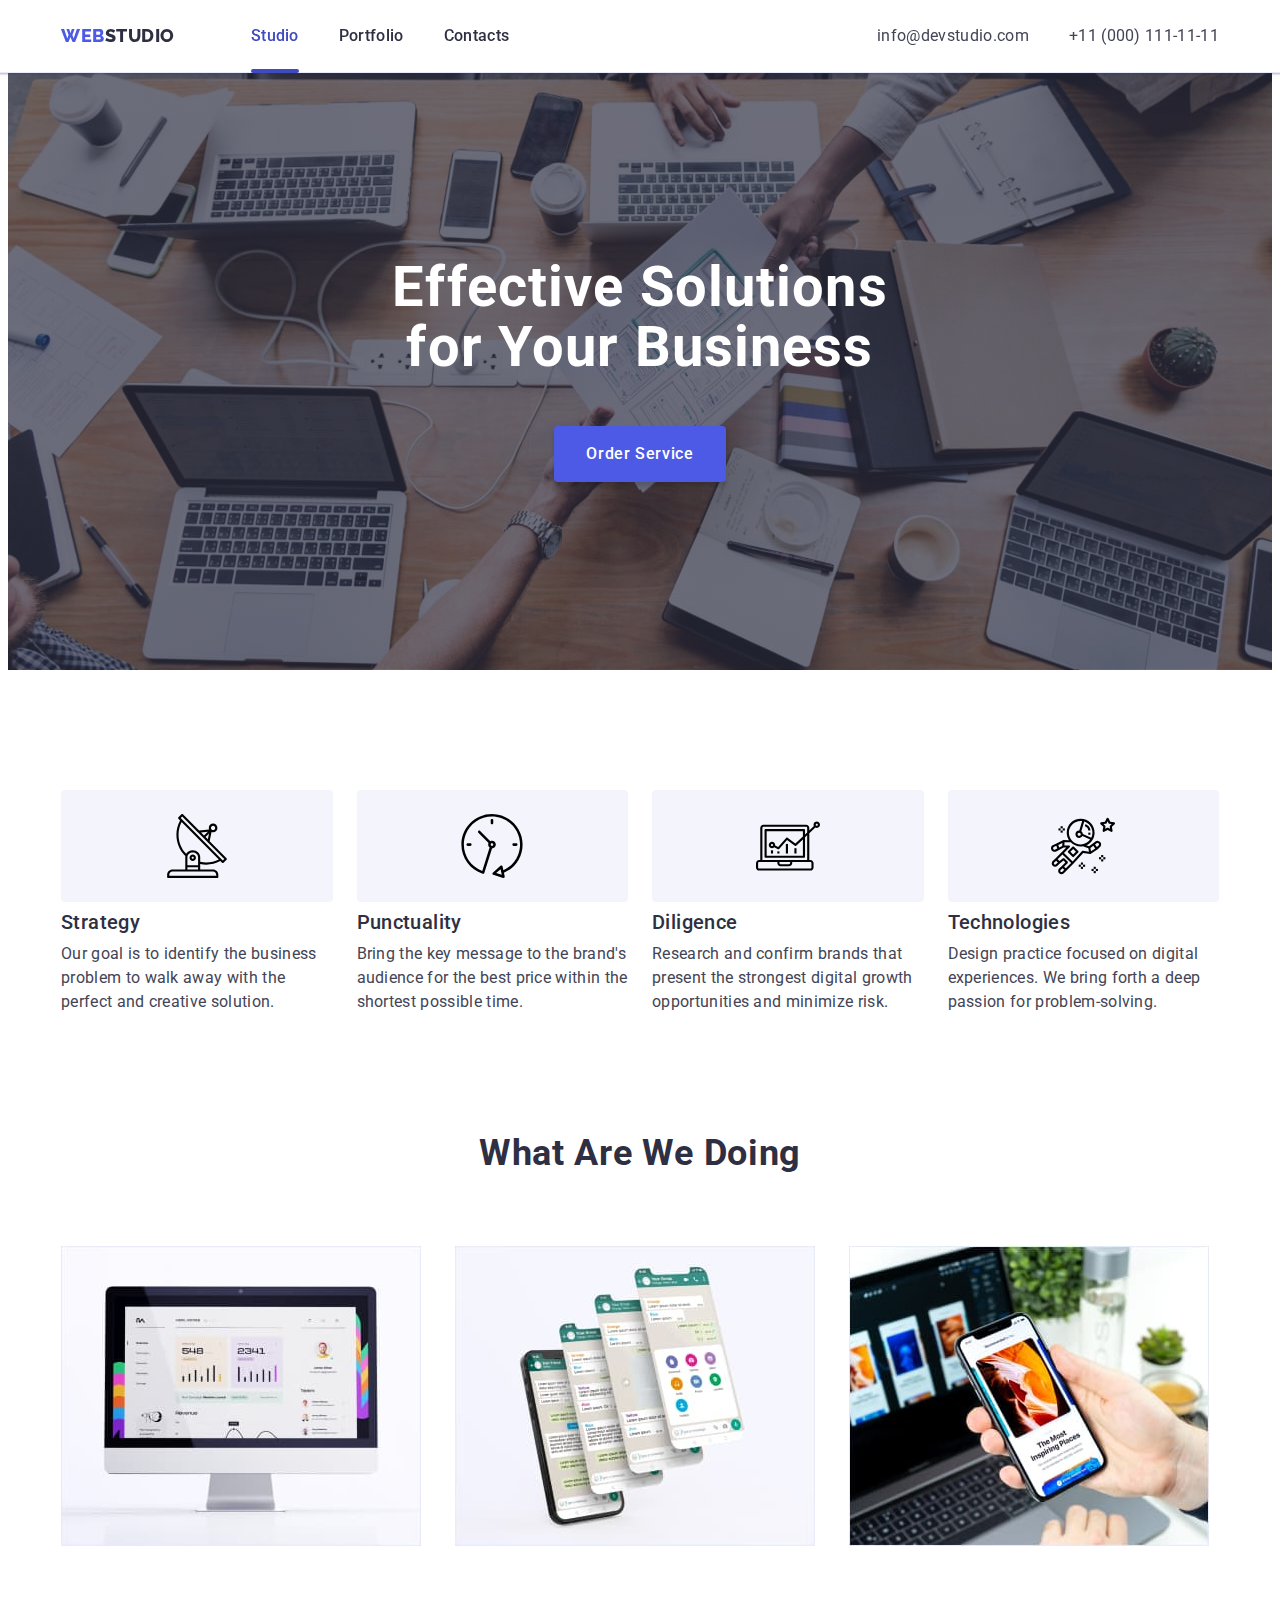
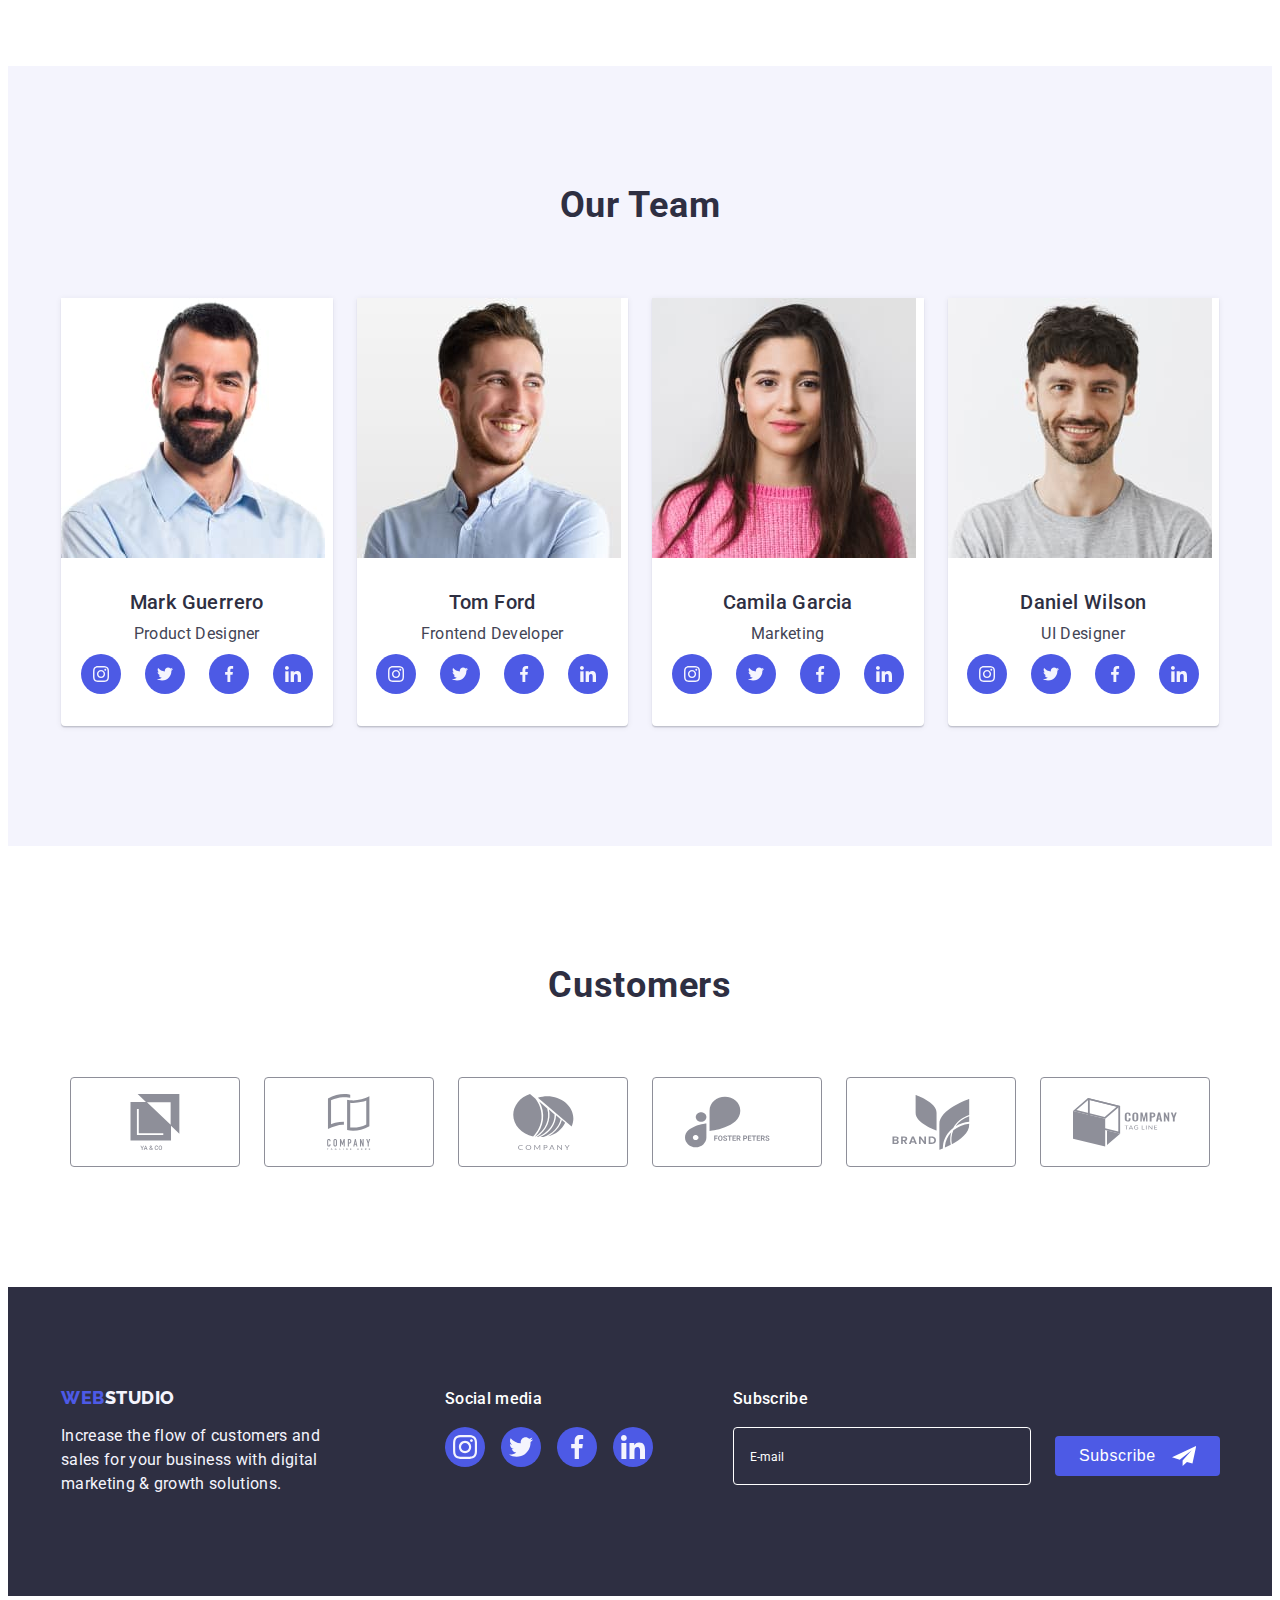
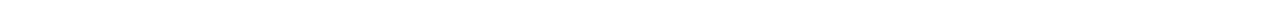
==== commit 9a9705e4: "HW-6" ====
--- a/index.html
+++ b/index.html
@@ -433,7 +433,7 @@
     </footer>
 
     <!-- =====modal-window==== -->
-    <div class="backdrop" data-modal is-hidden>
+    <div class="backdrop is-hidden" data-modal>
       <div class="modal-window">
         <button class="modal-close-btm" type="button" data-modal-close>
           <svg class="modal-icon" width="8" height="8">
@@ -446,7 +446,7 @@
           </p>
           <label class="modal-active-field">
             <span class="text-modal">Name</span>
-            <div class="wrap-modal-icon">
+            <span class="wrap-modal-icon">
               <input
                 class="modal-form-input"
                 type="text"
@@ -458,11 +458,11 @@
               <svg class="icon-contact" width="18" height="24">
                 <use href="./images/icons.svg#name"></use>
               </svg>
-            </div>
+            </span>
           </label>
           <label class="modal-active-field">
             <span class="text-modal">Phone</span>
-            <div class="wrap-modal-icon">
+            <span class="wrap-modal-icon">
               <input
                 class="modal-form-input"
                 type="tel"
@@ -474,16 +474,16 @@
               <svg class="icon-contact" width="18" height="24">
                 <use href="./images/icons.svg#phone-black"></use>
               </svg>
-            </div>
+            </span>
           </label>
           <label class="modal-active-field">
             <span class="text-modal">Email</span>
-            <div class="wrap-modal-icon">
+            <span class="wrap-modal-icon">
               <input class="modal-form-input" type="email" name="useremail" />
               <svg class="icon-contact" width="18" height="24">
                 <use href="./images/icons.svg#email-black"></use>
               </svg>
-            </div>
+            </span>
           </label>
           <label>
             <span class="text-modal">Comment</span>
--- a/css/styles.css
+++ b/css/styles.css
@@ -454,7 +454,6 @@
   outline: none;
 }
 .subscribe-button{
-  font-family: "Roboto", sans-serif;
   font-weight: 500;
   font-size: 16px;
   line-height: 1.5;
@@ -468,6 +467,7 @@
   align-items: center;
   gap: 16px;
   transition: background-colol var(--transition);
+  border: none;
 }
 .subscribe-button:hover,
 .subscribe-button:focus{
@@ -630,12 +630,13 @@
 .modal-close-btm:focus>.modal-icon {
   fill: var(--primary-background);
 }
-.backdrop.is-hidden{
+.is-hidden{
   visibility:hidden;
   opacity: 0;
   pointer-events: none;
 }
 .wrap-modal-icon{
+  display: block;
   position: relative;
 }
 .icon-contact{
@@ -649,7 +650,6 @@
   flex-direction: column;
 }
 .title-modal{
-  font-family: 'Roboto',sans-serif;
     font-weight: 500;
     font-size: 16px;
     line-height: 1.5;  
@@ -659,7 +659,6 @@
 }
 .text-modal{
   display: block;
-  font-family: 'Roboto',sans-serif;
     font-weight: 400;
     font-size: 12px;
     line-height: 1.17;
@@ -699,7 +698,6 @@
  outline: none;
 }
 .modal-form-message::placeholder{
-  font-family: 'Roboto',sans-serif;
   font-weight: 400;
   font-size: 12px;
   line-height: 1.17;
@@ -718,7 +716,6 @@
 }
 .modal-checkbox{
   position: relative;
-  font-family: 'Roboto';
   font-weight: 400;
   font-size: 12px;
   line-height: 1.17;
@@ -738,11 +735,12 @@
 .hidden-checkbox:focus+.modal-checkbox::before{
   background-color: var(--iris);
 }
-.hidden-checkbox{
+.hidden-checkbox{ 
   width: 1px;
   height: 1px;
   opacity: 0;
   pointer-events: none;
+  
 }
 .link-modal:hover,
 .link-modal:focus{
@@ -752,7 +750,6 @@
   transition: color var(--transition);
 }
  .button-send{
-  font-family: 'Roboto';
     font-weight: 500;
     font-size: 16px;
     line-height: 1.5;
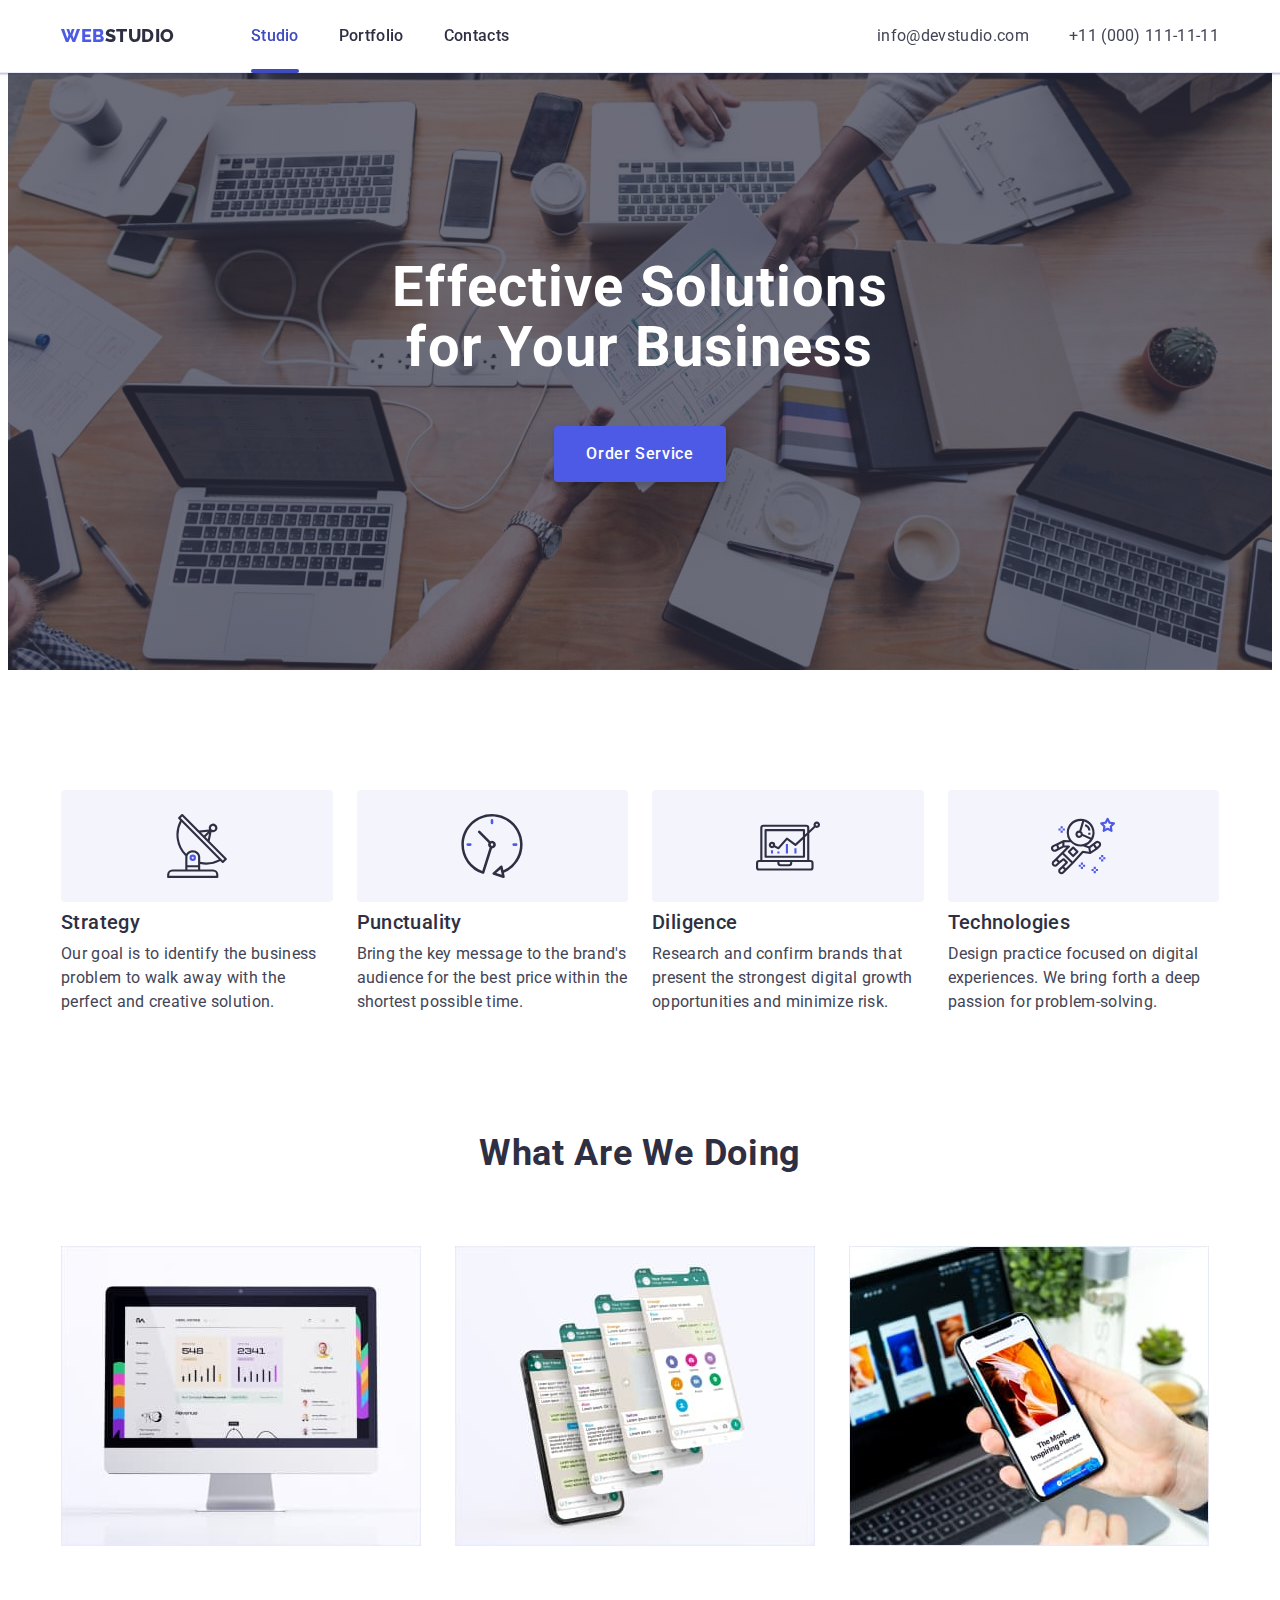
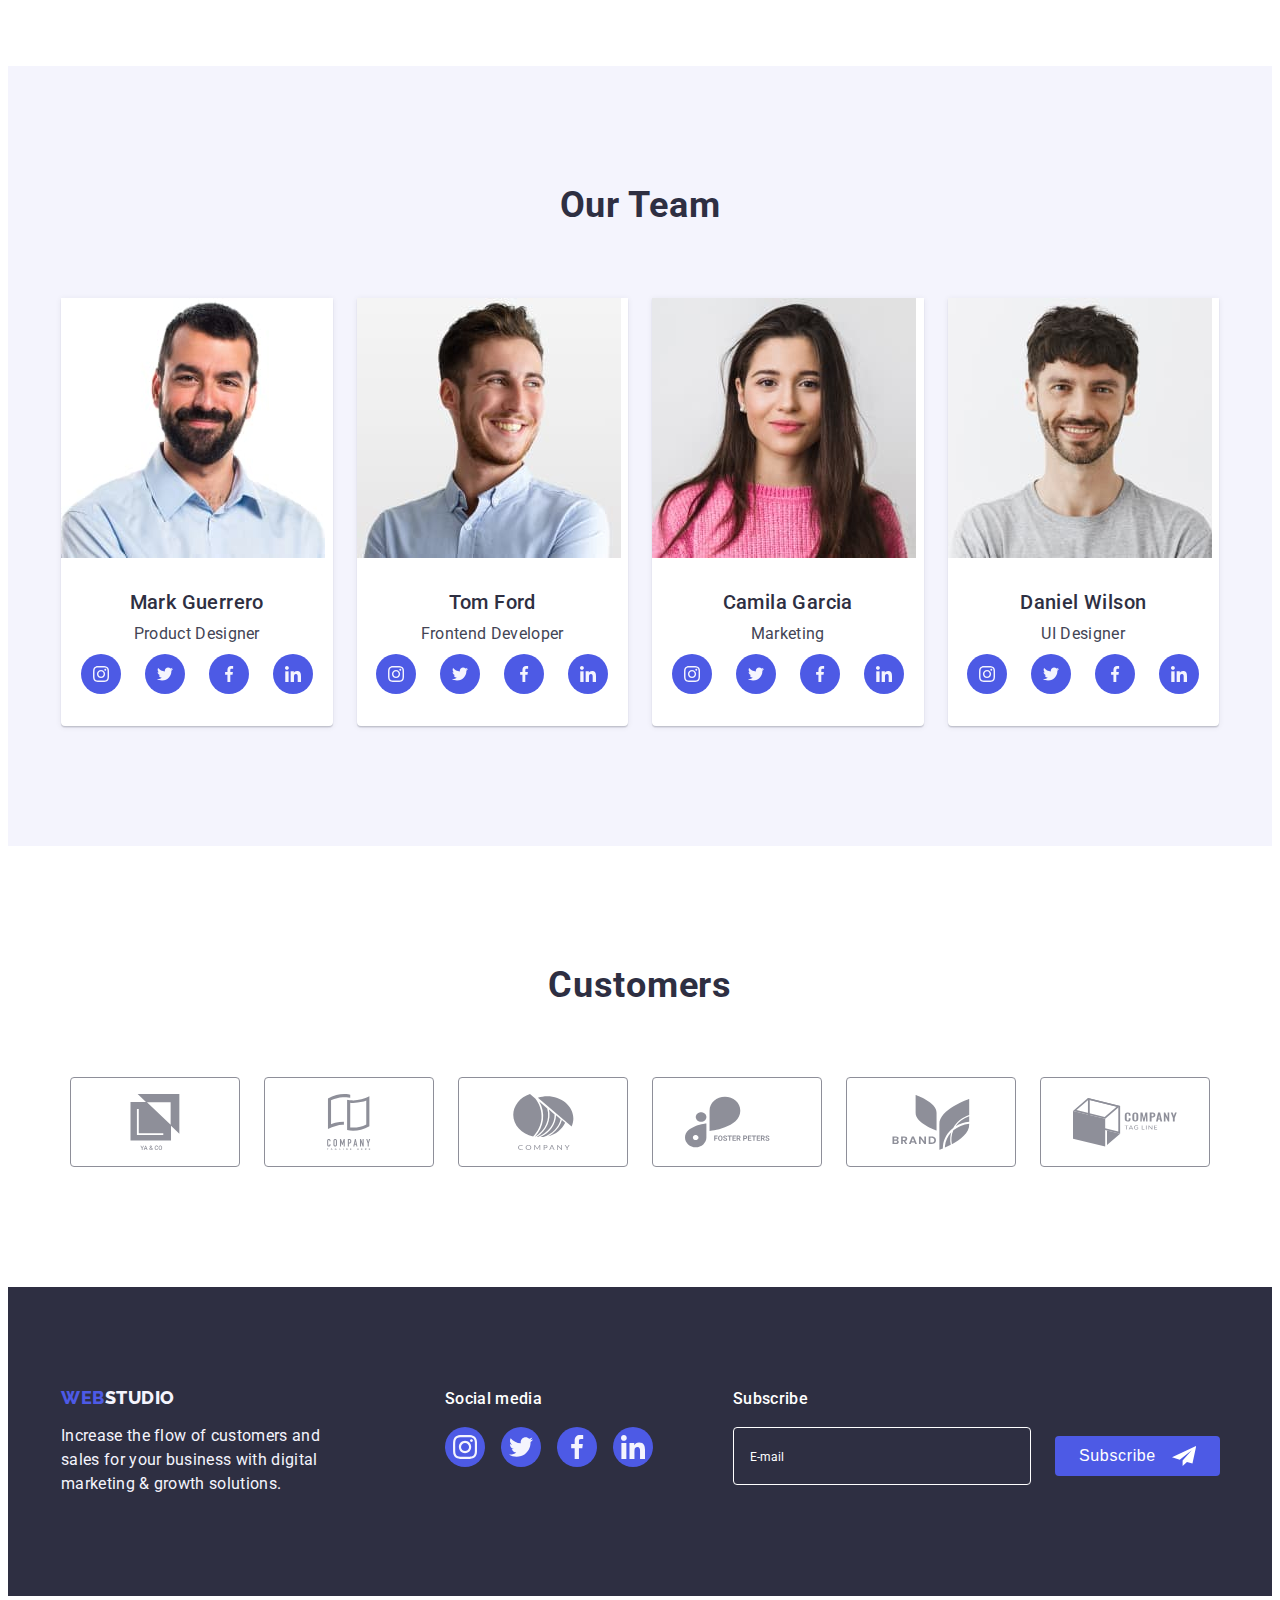
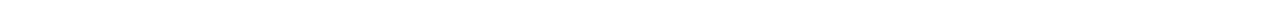
==== commit 805a2a76: "home-work-06" ====
--- a/index.html
+++ b/index.html
@@ -455,7 +455,7 @@
                 required
                 minlength="2"
               />
-              <svg class="icon-contact" width="18" height="24">
+              <svg class="icon-contact" width="12" height="12">
                 <use href="./images/icons.svg#name"></use>
               </svg>
             </span>
@@ -471,8 +471,8 @@
                 pattern="^[0-9]"
                 title="xxx-xxx-xx-xx"
               />
-              <svg class="icon-contact" width="18" height="24">
-                <use href="./images/icons.svg#phone-black"></use>
+              <svg class="icon-contact" width="13" height="13">
+                <use href="./images/icons.svg#tel"></use>
               </svg>
             </span>
           </label>
@@ -480,8 +480,8 @@
             <span class="text-modal">Email</span>
             <span class="wrap-modal-icon">
               <input class="modal-form-input" type="email" name="useremail" />
-              <svg class="icon-contact" width="18" height="24">
-                <use href="./images/icons.svg#email-black"></use>
+              <svg class="icon-contact" width="15" height="12">
+                <use href="./images/icons.svg#email"></use>
               </svg>
             </span>
           </label>
@@ -500,7 +500,7 @@
             id="privacy-policy"
           />
           <label class="modal-checkbox" for="privacy-policy">
-            <svg class="icon-agree" width="16" height="16">
+            <svg class="icon-agree" width="10" height="8">
               <use href="./images/icons.svg#agree"></use>
             </svg>
             I accept the terms and conditions of the
--- a/css/styles.css
+++ b/css/styles.css
@@ -374,7 +374,6 @@
   color: var(--secondary-background);
 }
 .footer {
-  max-width: 1440px;
   background: var(--secondary-color);
   padding-top: 100px;
   padding-bottom: 100px;
@@ -585,7 +584,7 @@
 }
 .modal-window{
   width: 408px;
-  min-height: 576px;
+  min-height: 584px;
   background-color: var(--background-modal);
   box-shadow: 0px 1px 1px rgba(0, 0, 0, 0.14),
    0px 1px 3px rgba(0, 0, 0, 0.12), 0px 2px 1px
@@ -641,13 +640,12 @@
 }
 .icon-contact{
   position: absolute;
-  left: 16px;
-  top: 8px;
+  top:50%;
+  left:19px;
+  transform: translate(-50% ,-50%);
 }
 .modal-form{
-  padding: 70px 24px;
-  display: flex;
-  flex-direction: column;
+  padding: 72px 24px 24px;
 }
 .title-modal{
     font-weight: 500;
@@ -664,11 +662,15 @@
     line-height: 1.17;
     letter-spacing: 0.04em;
     color:var(--icon-color);
+    margin-bottom: 4px;
+}
+.modal-active-field{
+  display: block;
+  margin-bottom: 8px;
 }
 .modal-form-input{
   width: 100%;
   padding: 8px 38px;
-  margin-bottom: 8px;
   transition: border-color var(--transition);
   border: 1px solid var(--secondary-color);
   border-radius: 4px;
@@ -722,13 +724,14 @@
   letter-spacing: 0.04em;
   color:  var(--icon-color);
   display: flex;
-  align-items: baseline;
+  align-items: center;
   margin-bottom: 24px;
 }
 .icon-agree{
   position: absolute;
-  top: 0;
-  left: 0;
+  top: 4px;
+  left: 3px; ; 
+  transform: translate(-50% -50%);
   fill: var(--primary-background);
   transition: fill var(--transition);
 }
@@ -744,16 +747,19 @@
 }
 .link-modal:hover,
 .link-modal:focus{
-  color: var(--button-color) ;
+  color: var(--hover-focus) ;
 }
 .link-modal{
   transition: color var(--transition);
+  color: var(--iris);
 }
  .button-send{
     font-weight: 500;
     font-size: 16px;
     line-height: 1.5;
     letter-spacing: 0.04em;
+    margin-left: auto;
+    margin-right: auto;
     display: flex;
     justify-content: center;
     align-self: center;
